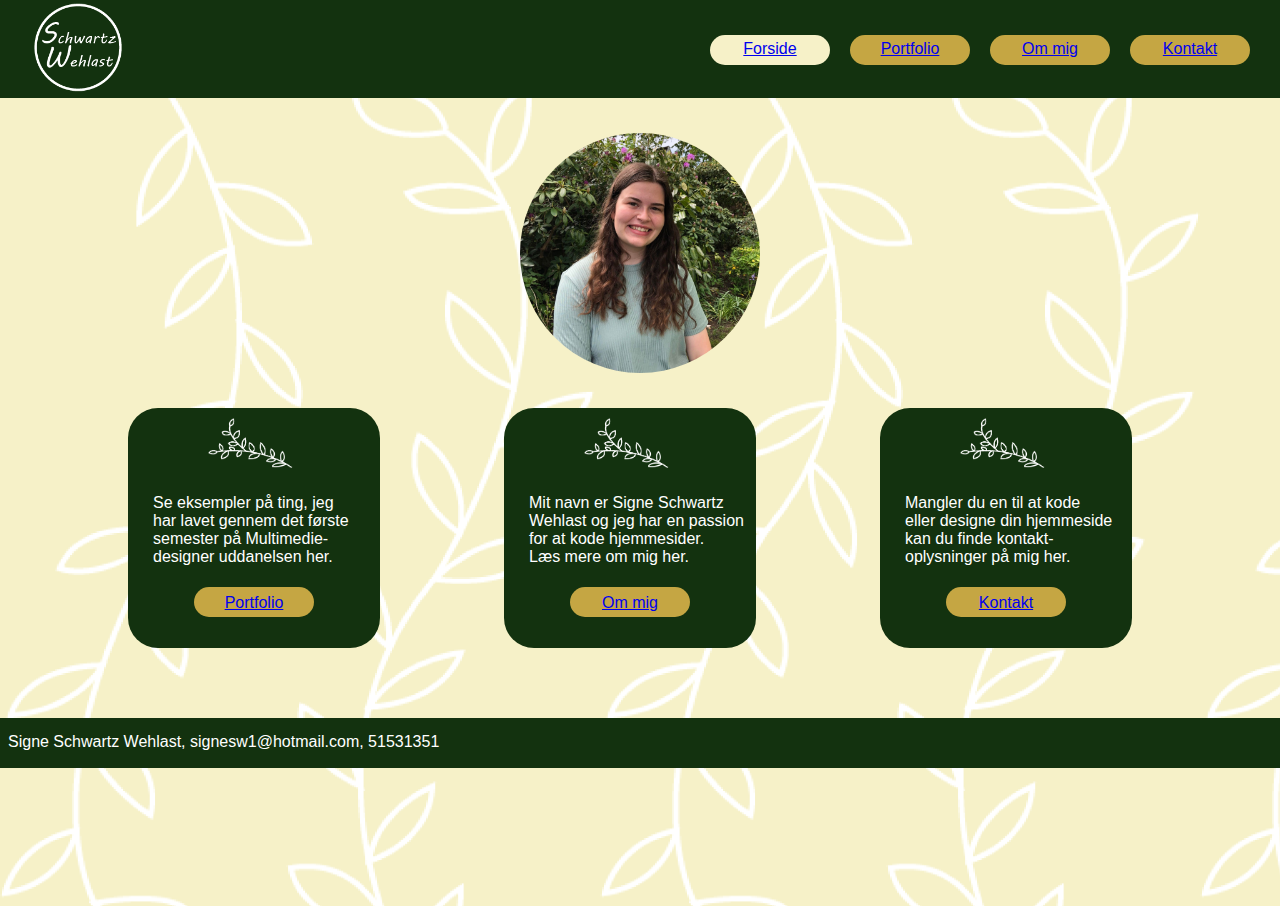
==== projekt3/index.html @ 42aaad58 "kodning af forside" ====
<!DOCTYPE html>
<html lang="en">
<head>
    <meta charset="UTF-8">
    <meta http-equiv="X-UA-Compatible" content="IE=edge">
    <meta name="viewport" content="width=device-width, initial-scale=1.0">
    <title>Præsentationsportfolio Signe Schwartz Wehlast</title>
    <link rel="stylesheet" href="stylesheet/style.css">
</head>
<body>
    <header class="header">
        <div class="logo"></div>
    </header>

    <nav>
        <div class="knapper forsideknap valgtknap"><a class="tekstknapf" href="index.html">Forside</a></div>
        <div class="knapper portfolioknap"><a class="tekstknapf" href="portfolio.html">Portfolio</a></div>
        <div class="knapper ommigknap"><a class="tekstknapf" href="ommig.html">Om mig</a></div>
        <div class="knapper kontaktknap"><a class="tekstknapf" href="kontakt.html">Kontakt</a></div>
    </nav>

    <main class="flexcontainer">
        <img id="mig" src="stylesheet/img/mig2.jpg" alt="mig">
        <div class="paragraf portfolioforside">
            <img class="gren" src="stylesheet/img/gren2.png" alt="gren">
            <p class="tekstforside">Se eksempler på ting, jeg <br>har lavet gennem det første <br>semester på Multimedie-<br>designer uddanelsen her.</p>
            <div class="knapforside"><a class="tekstknap" href="portfolio.html">Portfolio</a></div>
        </div>
        <div class="paragraf ommigforside">
            <img class="gren"src="stylesheet/img/gren2.png" alt="gren">

            <p class="tekstforside">Mit navn er Signe Schwartz <br>Wehlast og jeg har en passion <br>for at kode hjemmesider. <br>Læs mere om mig her.</p>
            <div class="knapforside"><a class="tekstknap" href="ommig.html">Om mig</a></div>
        </div>
        <div class="paragraf kontaktforside">
            <img class="gren" src="stylesheet/img/gren2.png" alt="gren">
            <p class="tekstforside">Mangler du en til at kode <br>eller designe din hjemmeside <br>kan du finde kontakt-<br>oplysninger på mig her.</p>
            <div class="knapforside"><a class="tekstknap" href="kontakt.html">Kontakt</a></div>
        </div>

    </main>

    <footer>
        <div class="footer">
            <p class="paragraf pfooter">Signe Schwartz Wehlast, signesw1@hotmail.com, 51531351</p>
        </div>

    </footer>
    
    
</body>
</html>
---- projekt3/stylesheet/style.css ----
body {
    min-height: 100vh;
    background-color: #F6F1C8;
    background-image: url('img/symboler.png');
    background-size: 600px 940px;
    background-position-y: 190px;
}

.header {
    height: 100px;
    width: auto;
    background-color: #13320F;
    margin: -10px;
}

.logo {
    background: url('img/logo.png') no-repeat;
    width: 162px;
    height: 159px;
    scale: 55%;
    position: relative;
    top: -30px;
    left: 0px;
}

#mig {
    height: 250px;
    width: auto;
    border-radius: 50%;
    position: relative;
    top: 40px;
    display: block;
    margin: auto;
}

.paragraf {
    font-family: sans-serif;
    font-size: 14px;
    text-align: justify;
    color: white;
}

.portfolioforside {
    height: 195px;
    width: 205px;
    background-color: #13320F;
    border-radius: 30px;
    color: white;
    position: relative;
    top: 60px;
    margin: auto;
}

.ommigforside {
    height: 195px;
    width: 205px;
    background-color: #13320F;
    border-radius: 30px;
    color: white;
    text-align: justify;
    position: relative;
    top: 80px;
    margin: auto;
}

.kontaktforside {
    height: 195px;
    width: 205px;
    background-color: #13320F;
    border-radius: 30px;
    color: white;
    text-align: justify;
    position: relative;
    top: 100px;
    margin: auto;
}

.knapforside {
    height: 30px;
    width: 120px;
    background-color: #C5A643;
    position: relative;
    top: 65px;
    left: 45px;
    border-radius: 30px;
    font-family: sans-serif;
    text-align: center;
}

.tekstknap {
    position: relative;
    top: 7px;
}


.tekstforside {
    position: relative;
    top: 70px;
    left: 10px;
}


.gren {
    height: 44px;
    width: 75px;
    position: absolute;
    top: 10px;
    left: 60px;
}

.footer {
    height: 50px;
    width: auto;
    background-color: #13320F;
    margin-top: 150px;
    margin-bottom: -10px;
    margin-right: -10px;
    margin-left: -10px;
}

.pfooter {
    text-align: center;
    padding-top: 15px;
    margin-left: 10px;
}

.knapper {
    height: 25px;
    width: 70px;
    background-color: #C5A643;
    border-radius: 30px;
    text-align: center;
}

.forsideknap {
    position: absolute;
    top: 35px;
    right: 240px;
}

.portfolioknap {
    position: absolute;
    top: 35px;
    right: 165px;
}

.ommigknap {
    position: absolute;
    top: 35px;
    right: 90px;
}

.kontaktknap {
    position: absolute;
    top: 35px;
    right: 15px;
}

.tekstknapf {
    font-family: sans-serif;
    text-align: center;
    position: relative;
    top: 3px;
    font-family: sans-serif;
    font-size: 13px;
}

.valgtknap {
    background-color: #F6F1C8;
}


@media only screen and (min-width: 768px) {
    body {
        min-height: 100vh;
        background-color: #F6F1C8;
        background-image: url('img/symboler.png');
        background-size: 600px 940px;
        background-position-y: 190px;
    }
    
    #mig {
        height: 245px;
        top: 40px;
    }


    .portfolioforside {
        height: 245px;
        width: 257px;
        top: 60px;
        margin-left: 120px;
        margin: auto;
    }
    
    .ommigforside {
        height: 245px;
        width: 257px;
        top: 80px;
        margin: auto;
    }
    
    .kontaktforside {
        height: 245px;
        width: 257px;
        top: 100px;
        margin: auto;
    }

    .gren {
        height: 51px;
        width: 87px;
        position: absolute;
        top: 10px;
        left: 80px;
    }

    .paragraf {
        font-size: 17px;
    }

    .knapforside {
        height: 38px;
        width: 160px;
        top: 85px;
        left: 50px;
        border-radius: 30px;
    }

    .tekstforside {
        top: 75px;
        left: 15px;
    }


    .pfooter {
        text-align: left;
    }

    
    .knapper {
        height: 30px;
        width: 120px;
    }

    .forsideknap {
        right: 450px;
    }

    .portfolioknap {
        right: 310px;
    }

    .ommigknap {
        right: 170px;
    }

    .kontaktknap {
        right: 30px;
    }

    .tekstknapf {
        top: 5px;
        font-size: 16px;
    }


}

@media only screen and (min-width: 1024px) {

    body {
        min-height: 100vh;
        background-color: #F6F1C8;
        background-image: url('img/symboler.png');
        background-size: 600px 940px;
        background-position-y: 85px;
    }


    .portfolioforside {
        height: 240px;
        width: 252px;
        background-color: #13320F;
        border-radius: 30px;
        color: white;
        top: 80px;
        margin-left: 120px;
    }
    
    .ommigforside {
        height: 240px;
        width: 252px;
        background-color: #13320F;
        border-radius: 30px;
        color: white;
        text-align: justify;
        top: 80px;
        margin-left: 120px;
    }
    
    .kontaktforside {
        height: 240px;
        width: 252px;
        background-color: #13320F;
        border-radius: 30px;
        color: white;
        text-align: justify;
        top: 80px;
        margin-left: 120px;
    }

    .gren {
        height: 50px;
        width: 85px;
        position: absolute;
        top: 10px;
        left: 80px;
    }

    #mig {
        height: 240px;
        top: 45px;
    }

    .paragraf {
        font-size: 16px;
    }

    .knapforside {
        height: 30px;
        width: 120px;
        top: 75px;
        left: 66px;
        border-radius: 30px;
    }

    .tekstforside {
        top: 70px;
        left: 25px;
    }

    .flexcontainer > div {
        display: inline-block;
    }

    .pfooter {
        text-align: left;
    }

    
    .knapper {
        height: 30px;
        width: 120px;
    }

    .forsideknap {
        right: 450px;
    }

    .portfolioknap {
        right: 310px;
    }

    .ommigknap {
        right: 170px;
    }

    .kontaktknap {
        right: 30px;
    }

    .tekstknapf {
        top: 5px;
        font-size: 16px;
    }

    
}
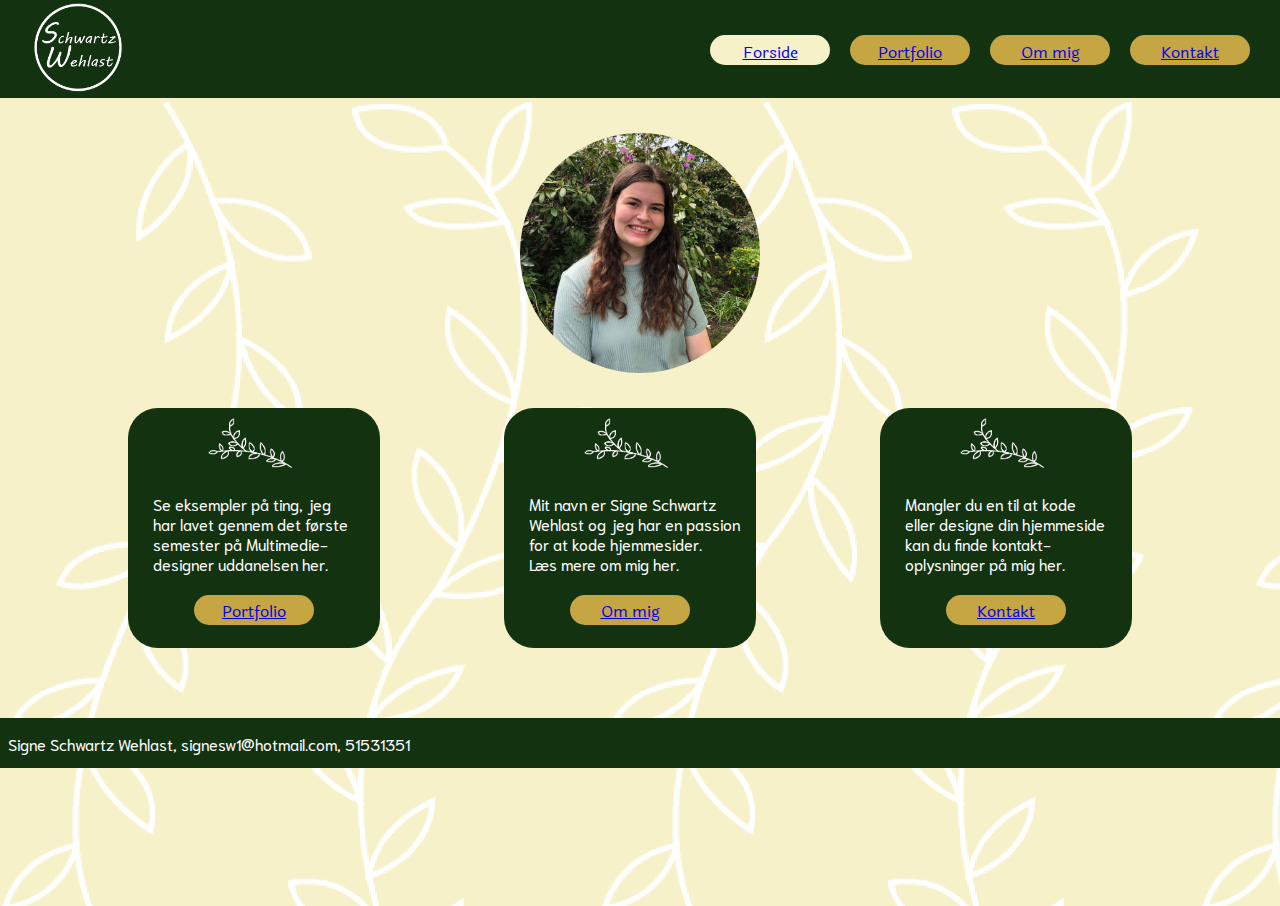
==== commit 0051065f: "Kode af alle fire sider" ====
--- a/projekt3/index.html
+++ b/projekt3/index.html
@@ -8,6 +8,7 @@
     <link rel="stylesheet" href="stylesheet/style.css">
 </head>
 <body>
+    <div class="headernav">
     <header class="header">
         <div class="logo"></div>
     </header>
@@ -18,6 +19,7 @@
         <div class="knapper ommigknap"><a class="tekstknapf" href="ommig.html">Om mig</a></div>
         <div class="knapper kontaktknap"><a class="tekstknapf" href="kontakt.html">Kontakt</a></div>
     </nav>
+    </div>
 
     <main class="flexcontainer">
         <img id="mig" src="stylesheet/img/mig2.jpg" alt="mig">
@@ -27,7 +29,7 @@
             <div class="knapforside"><a class="tekstknap" href="portfolio.html">Portfolio</a></div>
         </div>
         <div class="paragraf ommigforside">
-            <img class="gren"src="stylesheet/img/gren2.png" alt="gren">
+            <img class="gren" src="stylesheet/img/gren2.png" alt="gren">
 
             <p class="tekstforside">Mit navn er Signe Schwartz <br>Wehlast og jeg har en passion <br>for at kode hjemmesider. <br>Læs mere om mig her.</p>
             <div class="knapforside"><a class="tekstknap" href="ommig.html">Om mig</a></div>
--- a/projekt3/stylesheet/style.css
+++ b/projekt3/stylesheet/style.css
@@ -3,13 +3,28 @@
     background-color: #F6F1C8;
     background-image: url('img/symboler.png');
     background-size: 600px 940px;
-    background-position-y: 190px;
-}
+    background-position-y: 100px;
+}
+
+/*fonts*/
+@font-face {
+    font-family: myFont;
+    src: url(font/Laila-Regular.ttf);
+}
+
+@font-face {
+    font-family: paragrafFont;
+    src: url(font/Niramit-Regular.ttf);
+}
+
+
+/*mobil versionen forsiden*/
 
 .header {
     height: 100px;
     width: auto;
     background-color: #13320F;
+    /*så headeren går helt ud til kanten af siden*/
     margin: -10px;
 }
 
@@ -34,7 +49,7 @@
 }
 
 .paragraf {
-    font-family: sans-serif;
+    font-family: paragrafFont;
     font-size: 14px;
     text-align: justify;
     color: white;
@@ -80,7 +95,7 @@
     width: 120px;
     background-color: #C5A643;
     position: relative;
-    top: 65px;
+    top: 55px;
     left: 45px;
     border-radius: 30px;
     font-family: sans-serif;
@@ -89,14 +104,16 @@
 
 .tekstknap {
     position: relative;
-    top: 7px;
+    top: 4px;
+    font-family: myFont;
 }
 
 
 .tekstforside {
     position: relative;
-    top: 70px;
+    top: 60px;
     left: 10px;
+    line-height: 20px;
 }
 
 
@@ -122,6 +139,7 @@
     text-align: center;
     padding-top: 15px;
     margin-left: 10px;
+    font-family: paragrafFont;
 }
 
 .knapper {
@@ -157,11 +175,10 @@
 }
 
 .tekstknapf {
-    font-family: sans-serif;
     text-align: center;
     position: relative;
     top: 3px;
-    font-family: sans-serif;
+    font-family: myFont;
     font-size: 13px;
 }
 
@@ -169,8 +186,146 @@
     background-color: #F6F1C8;
 }
 
+/*specifikt til om mig siden*/
+.blackbox {
+    height: 550px;
+    width: 400px;
+    /*sætter farven til sort og kun opacity på boksen*/
+    background: rgba(0, 0, 0, 0.3);
+    position: relative;
+    top: 45px;
+    margin: auto;
+    border-radius: 30px;
+    z-index: -1;
+}
+
+h1 {
+    text-align: center;
+    color: white;
+    padding: 5px;
+    font-family: myFont;
+    
+}
+
+.paragrafom {
+    font-family: paragrafFont;
+    font-size: 15px;
+    text-align: justify;
+    color: white;
+    margin: 20px 30px;
+    line-height: 25px;
+}
+
+.ommigbillede {
+    border-radius: 50%;
+    height: 250px;
+    display: block;
+    margin: auto;
+}
+
+.footerommig {
+    height: 50px;
+    width: auto;
+    background-color: #13320F;
+    margin-top: 100px;
+    margin-bottom: -10px;
+    margin-right: -10px;
+    margin-left: -10px;
+}
+
+/*kontakt siden*/
+.kontaktbillede {
+    border-radius: 50%;
+    height: 250px;
+    display: block;
+    margin: auto;
+}
+
+.paragrafkontakt{
+    font-family: paragrafFont;
+    font-size: 15px;
+    text-align: justify;
+    color: white;
+    margin: 20px 30px;
+    line-height: 25px;
+}
+
+/*Portfolio siden*/
+
+.billede1 {
+    width: 244px;
+    border-radius: 30px;
+    margin: auto;
+    display: block;
+    background-color: white;
+    margin-top: -50px;
+    position: relative;
+    top: 40px;
+}
+.billede2 {
+    border-radius: 30px;
+    margin: auto;
+    display: block;
+    width: 244px;
+    margin-top: 20px;
+    position: relative;
+    top: 40px;
+}
+.billede3 {
+    border-radius: 30px;
+    margin: auto;
+    display: block;
+    width: 244px;
+    margin-top: 20px;
+    position: relative;
+    top: 40px;
+}
+
+.billede5 {
+    width: 500px;
+    height: 500px;
+    background: url('img/delfin2.png') 0 0 no-repeat;
+    animation: delfin 3s steps(6) infinite;
+    scale:49%;
+    margin: auto;
+    border-radius: 60px;
+    margin-top: -105px;
+    left: -50px;
+    position: relative;
+    top: 40px;
+}
+
+@keyframes delfin {
+    0% {background-position:0px;}
+    100% {background-position: -3000px;}
+}
+
+.video {
+    margin: auto;
+    display: block;
+    border-radius: 30px;
+    scale: 120%;
+    margin-top: -90px;
+    position: relative;
+    top: 40px;
+}
+
+
+.blackbox2 {
+    height: 1750px;
+    width: 400px;
+    /*sætter farven til sort og kun opacity på boksen*/
+    background: rgba(0, 0, 0, 0.3);
+    margin: auto;
+    border-radius: 30px;
+    z-index: -1;
+    position: relative;
+    top: 45px;
+}
 
 @media only screen and (min-width: 768px) {
+
+    /*iPad versionen forsiden*/
     body {
         min-height: 100vh;
         background-color: #F6F1C8;
@@ -264,17 +419,84 @@
         font-size: 16px;
     }
 
+    /*Om mig siden*/
+    .blackbox {
+        height: 720px;
+        width: 700px;
+        top: 45px;
+    }
+    
+    h1 {
+        padding: 5px;
+        font-size: 40px;
+        padding-top: 20px;
+    }
+    
+    .paragrafom {
+        font-size: 25px;
+        line-height: 35px;
+    }
+    
+    .ommigbillede {
+        height: 350px;
+    }
+    
+
+    /*Kontakt siden*/
+
+    .kontaktbillede {
+        height: 350px;
+    }
+
+    .paragrafkontakt {
+        font-size: 25px;
+        line-height: 35px;
+    }
+
+    /*Portfolio*/
+    .billede1 {
+        width: 300px;
+        margin-top: -50px;
+    }
+    .billede2 {
+        
+        width: 300px;
+        margin-top: 20px;
+    }
+    .billede3 {
+        width: 300px;
+        margin-top: 20px;
+    }
+    
+    .billede5 {
+        scale:60%;
+        border-radius: 60px;
+        margin-top: -80px;
+        left: -50px;
+    }
+
+    .video {
+        border-radius: 30px;
+        scale: 150%;
+        margin-top: -45px;
+    }
+    
+    
+    .blackbox2 {
+        height: 2150px;
+        width: 400px;
+        top: 45px;
+    }
+    
 
 }
 
 @media only screen and (min-width: 1024px) {
 
+    /*Web versionen forsiden*/
     body {
-        min-height: 100vh;
-        background-color: #F6F1C8;
-        background-image: url('img/symboler.png');
         background-size: 600px 940px;
-        background-position-y: 85px;
+        background-position-y: 100px;
     }
 
 
@@ -375,5 +597,88 @@
         font-size: 16px;
     }
 
-    
+    /*Om mig siden*/
+    .blackbox {
+        height: 600px;
+        width: 1150px;
+        top: 45px;
+    }
+    
+    h1 {
+        font-size: 40px;
+    }
+    
+    .paragrafom {
+        font-size: 22px;
+        line-height: 35px;
+        margin-left: 50px;
+        margin-top: -340px;
+        width: 333px;
+    }
+    
+    .ommigbillede {
+        height: 333px;
+        margin-right: 50px;
+        margin-top: 70px;
+    }
+
+
+    /*Kontakt siden*/
+    .kontaktbillede {
+        height: 333px;
+        margin-left: 50px;
+        margin-top: 70px;
+    }
+
+    .paragrafkontakt {
+        font-size: 22px;
+        line-height: 35px;
+        margin-left: 766px;
+        margin-top: -340px;
+        width: 333px; 
+    }
+    
+    /*Portfolio siden*/
+    
+    .billede1 {
+        height: 333px;
+        width: auto;
+        margin-left: 50px;
+        margin-top: -50px;
+    }
+    .billede2 {
+        height: 333px;
+        width: auto;
+        margin-top: 0px;
+        top:-295px;
+    }
+    .billede3 {
+        height: 333px;
+        width: auto;
+        margin-top: 0px;
+        margin-right: 50px;
+        top: -635px;
+    }
+    
+    .billede5 {
+        top:-450px;
+        margin-top: -108px;
+        left: -375px;
+
+    }
+    
+    .video {
+        position: absolute;
+        scale: 200%;
+        top: 725px;
+        right: 150px;
+    }
+    
+    
+    .blackbox2 {
+        height: 1050px;
+        width: 1150px;
+        position: relative;
+        top: 45px;
+    }
 }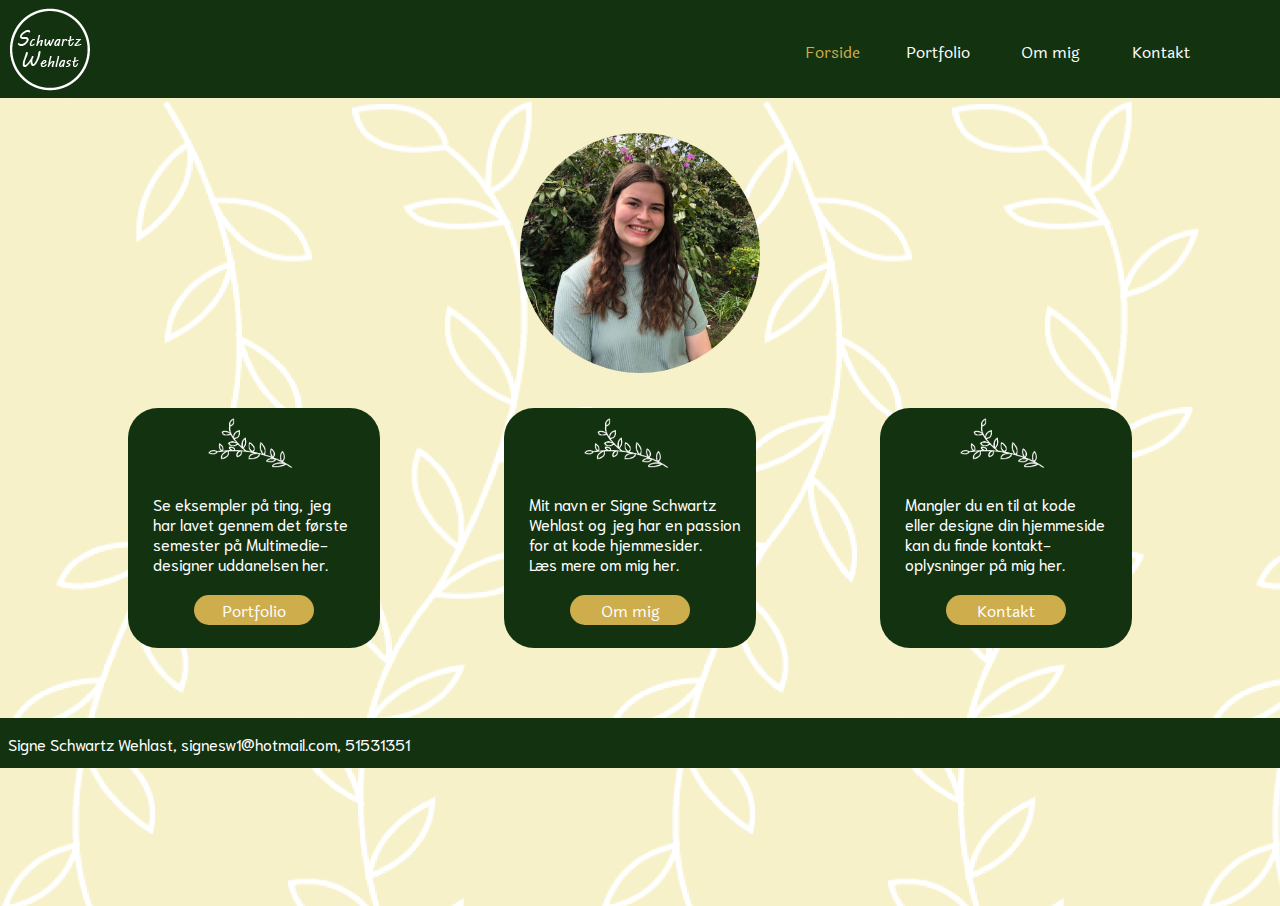
==== commit 523b7d5e: "billeder og knapper" ====
--- a/projekt3/index.html
+++ b/projekt3/index.html
@@ -14,7 +14,7 @@
     </header>
 
     <nav>
-        <div class="knapper forsideknap valgtknap"><a class="tekstknapf" href="index.html">Forside</a></div>
+        <div class="knapper forsideknap"><a class="tekstknapf valgtknap" href="index.html">Forside</a></div>
         <div class="knapper portfolioknap"><a class="tekstknapf" href="portfolio.html">Portfolio</a></div>
         <div class="knapper ommigknap"><a class="tekstknapf" href="ommig.html">Om mig</a></div>
         <div class="knapper kontaktknap"><a class="tekstknapf" href="kontakt.html">Kontakt</a></div>
--- a/projekt3/stylesheet/style.css
+++ b/projekt3/stylesheet/style.css
@@ -29,13 +29,12 @@
 }
 
 .logo {
-    background: url('img/logo.png') no-repeat;
-    width: 162px;
-    height: 159px;
-    scale: 55%;
-    position: relative;
-    top: -30px;
-    left: 0px;
+    background: url('img/logonyt2_Tegnebræt\ 1.png') no-repeat;
+    width: 110px;
+    height: 110px;
+    position: relative;
+    top: 10px;
+    left: 10px;
 }
 
 #mig {
@@ -93,7 +92,7 @@
 .knapforside {
     height: 30px;
     width: 120px;
-    background-color: #C5A643;
+    background-color: #CDAD4C;
     position: relative;
     top: 55px;
     left: 45px;
@@ -106,6 +105,8 @@
     position: relative;
     top: 4px;
     font-family: myFont;
+    color: white;
+    text-decoration: none;
 }
 
 
@@ -143,10 +144,6 @@
 }
 
 .knapper {
-    height: 25px;
-    width: 70px;
-    background-color: #C5A643;
-    border-radius: 30px;
     text-align: center;
 }
 
@@ -159,7 +156,7 @@
 .portfolioknap {
     position: absolute;
     top: 35px;
-    right: 165px;
+    right: 160px;
 }
 
 .ommigknap {
@@ -171,7 +168,7 @@
 .kontaktknap {
     position: absolute;
     top: 35px;
-    right: 15px;
+    right: 20px;
 }
 
 .tekstknapf {
@@ -180,10 +177,17 @@
     top: 3px;
     font-family: myFont;
     font-size: 13px;
+    color: white;
+    text-decoration: none;
 }
 
 .valgtknap {
-    background-color: #F6F1C8;
+    color: #CDAD4C;
+}
+
+/*kun knapperne i headeren har hover*/
+.knapper > a:hover {
+    color: #CDAD4C;
 }
 
 /*specifikt til om mig siden*/
@@ -258,61 +262,51 @@
     margin: auto;
     display: block;
     background-color: white;
-    margin-top: -50px;
-    position: relative;
-    top: 40px;
+    margin-top: 10px;
 }
 .billede2 {
     border-radius: 30px;
     margin: auto;
     display: block;
     width: 244px;
-    margin-top: 20px;
-    position: relative;
-    top: 40px;
+    margin-top: 70px;
 }
 .billede3 {
-    border-radius: 30px;
+        border-radius: 30px;
+        width: 244px;
+        margin: auto;
+        display: block;
+        margin-top: 70px;
+}
+
+.billede5 {
+    width: 333px;
+    height: 333px;
+    background: url('img/ny.png') 0 0 no-repeat;
+    animation: delfin 3s steps(6) infinite;
+    margin: auto;
+    border-radius: 60px;
+    margin-top: 70px;
+}
+
+@keyframes delfin {
+    0% {background-position:0px;}
+    100% {background-position: -1998px;}
+}
+
+.video {
     margin: auto;
     display: block;
     width: 244px;
-    margin-top: 20px;
-    position: relative;
-    top: 40px;
-}
-
-.billede5 {
-    width: 500px;
-    height: 500px;
-    background: url('img/delfin2.png') 0 0 no-repeat;
-    animation: delfin 3s steps(6) infinite;
-    scale:49%;
-    margin: auto;
-    border-radius: 60px;
-    margin-top: -105px;
-    left: -50px;
-    position: relative;
-    top: 40px;
-}
-
-@keyframes delfin {
-    0% {background-position:0px;}
-    100% {background-position: -3000px;}
-}
-
-.video {
-    margin: auto;
-    display: block;
-    border-radius: 30px;
-    scale: 120%;
-    margin-top: -90px;
-    position: relative;
-    top: 40px;
+    height: auto;
+    border-radius: 30px;
+    margin-top: 70px;
+    position: relative;
 }
 
 
 .blackbox2 {
-    height: 1750px;
+    height: 2100px;
     width: 400px;
     /*sætter farven til sort og kun opacity på boksen*/
     background: rgba(0, 0, 0, 0.3);
@@ -322,6 +316,39 @@
     position: relative;
     top: 45px;
 }
+
+.billedetekst {
+    position: absolute;
+    color: white;
+    font-family: paragrafFont;
+    line-height: 18px;
+}
+
+.p1 {
+   left: 95px;  
+   top: 417px;
+}
+
+.p2 {
+    left: 95px;
+    top: 852px;
+}
+
+.p3 {
+    left: 95px;
+    top: 1320px;
+}
+
+.p4 {
+    left: 95px;
+    top: 1575px;
+}
+
+.p5 {
+    left: 60px;
+    top: 1980px;
+}
+
 
 @media only screen and (min-width: 768px) {
 
@@ -392,14 +419,9 @@
         text-align: left;
     }
 
-    
-    .knapper {
-        height: 30px;
-        width: 120px;
-    }
 
     .forsideknap {
-        right: 450px;
+        right: 420px;
     }
 
     .portfolioknap {
@@ -407,11 +429,11 @@
     }
 
     .ommigknap {
-        right: 170px;
+        right: 200px;
     }
 
     .kontaktknap {
-        right: 30px;
+        right: 90px;
     }
 
     .tekstknapf {
@@ -456,36 +478,64 @@
     /*Portfolio*/
     .billede1 {
         width: 300px;
-        margin-top: -50px;
+        margin-top: 20px;
     }
     .billede2 {
         
         width: 300px;
-        margin-top: 20px;
+        margin-top: 80px;
     }
     .billede3 {
         width: 300px;
-        margin-top: 20px;
     }
     
     .billede5 {
-        scale:60%;
         border-radius: 60px;
-        margin-top: -80px;
-        left: -50px;
+        margin-top: 80px;
     }
 
     .video {
         border-radius: 30px;
-        scale: 150%;
-        margin-top: -45px;
+        margin-top: 80px;
+        width: 300px;
+        height: auto;
     }
     
     
     .blackbox2 {
-        height: 2150px;
+        height: 2480px;
         width: 400px;
         top: 45px;
+    }
+    
+    /*Tekst under billeder*/
+    .billedetekst {
+        font-size: 18px;
+    }
+    
+    .p1 {
+       left: 90px;  
+       top: 525px;
+    }
+    
+    .p2 {
+        left: 90px;
+        top: 1055px;
+    }
+    
+    .p3 {
+        left: 90px;
+        top: 1625px;
+    }
+    
+    .p4 {
+        left: 90px;
+        top: 1930px;
+    }
+    
+    .p5 {
+        left: 65px;
+        top: 2345px;
     }
     
 
@@ -570,14 +620,8 @@
         text-align: left;
     }
 
-    
-    .knapper {
-        height: 30px;
-        width: 120px;
-    }
-
     .forsideknap {
-        right: 450px;
+        right: 420px;
     }
 
     .portfolioknap {
@@ -585,11 +629,11 @@
     }
 
     .ommigknap {
-        right: 170px;
+        right: 200px;
     }
 
     .kontaktknap {
-        right: 30px;
+        right: 90px;
     }
 
     .tekstknapf {
@@ -644,41 +688,71 @@
         height: 333px;
         width: auto;
         margin-left: 50px;
-        margin-top: -50px;
+        margin-top: -20px;
     }
     .billede2 {
         height: 333px;
         width: auto;
-        margin-top: 0px;
-        top:-295px;
+        top: -413px;
+        position: relative;
     }
     .billede3 {
+        position: absolute;
+        border-radius: 30px;
         height: 333px;
         width: auto;
-        margin-top: 0px;
-        margin-right: 50px;
-        top: -635px;
+        top: 24px;
+        right: 50px;
     }
     
     .billede5 {
-        top:-450px;
-        margin-top: -108px;
-        left: -375px;
-
+        top: -388px;
+        left: -358px;
+        position: relative;
     }
     
     .video {
         position: absolute;
-        scale: 200%;
-        top: 725px;
-        right: 150px;
+        height: 333px;
+        width: auto;
+        top: 453px;
+        right: 50px;
     }
     
     
     .blackbox2 {
-        height: 1050px;
+        height: 970px;
         width: 1150px;
         position: relative;
         top: 45px;
     }
+
+    .billedetekst {
+        font-size: 16px;
+    }
+    
+    .p1 {
+       left: 65px;  
+       top: 415px;
+    }
+    
+    .p2 {
+        left: 475px;
+        top: 415px;
+    }
+    
+    .p3 {
+        left: 890px;
+        top: 415px;
+    }
+    
+    .p4 {
+        left: 800px;
+        top: 855px;
+    }
+    
+    .p5 {
+        left: 30px;
+        top: 320px;
+    }
 }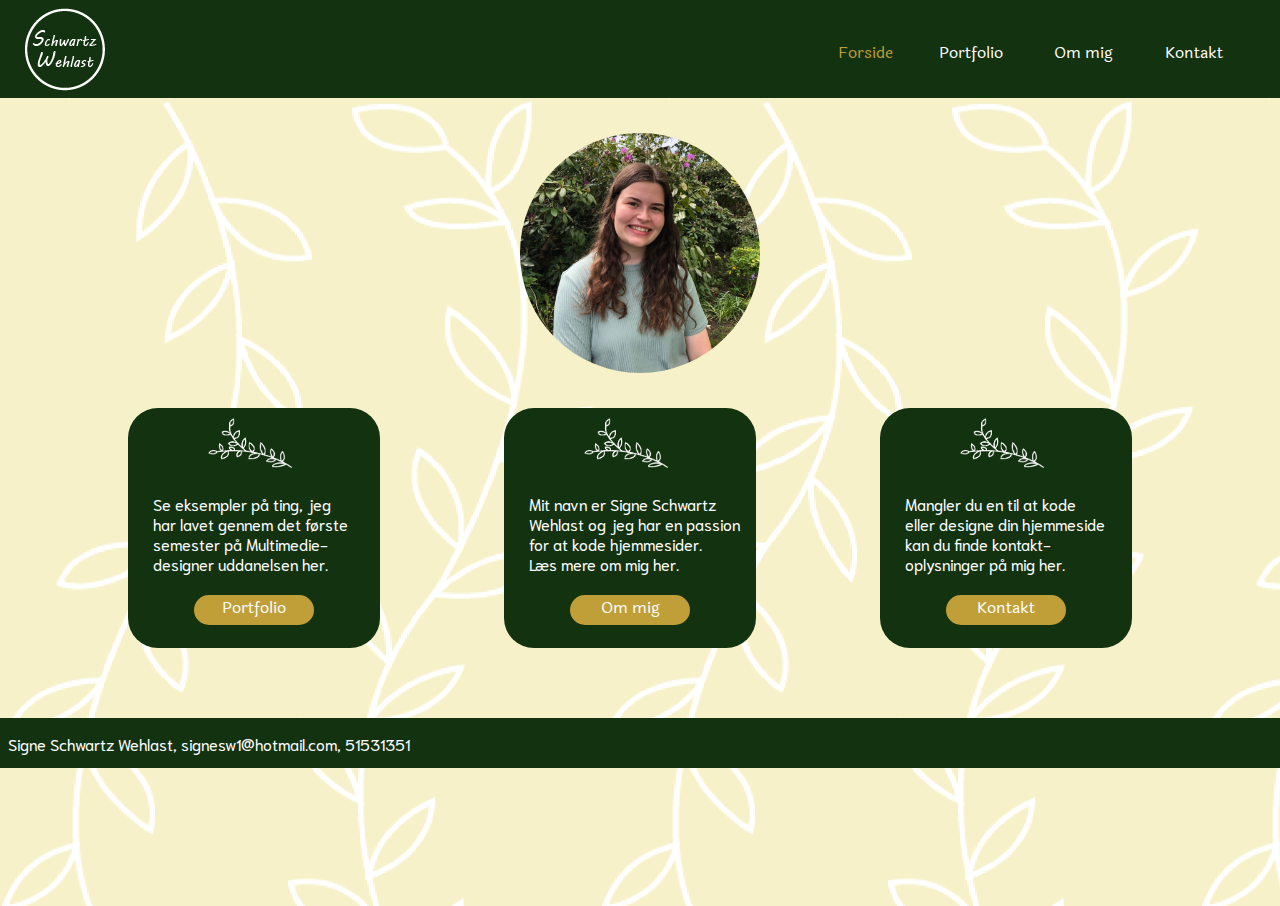
==== commit 106b768e: "kommentarer" ====
--- a/projekt3/index.html
+++ b/projekt3/index.html
@@ -1,13 +1,26 @@
 <!DOCTYPE html>
 <html lang="en">
 <head>
+    <!--Alt det som er i headeren vises ikke på siden-->
+
+    <!--Karaktersæt ("ordbog")-->
     <meta charset="UTF-8">
+
+    <!--Hvilken version siden skal gengives som (IE=edge, er den højest understøttede dokumenttilstand i en browser)-->
     <meta http-equiv="X-UA-Compatible" content="IE=edge">
+
+    <!--width gør at den skal følge skærmbredden på enheden, initial sætter zoom level, når siden loades-->
     <meta name="viewport" content="width=device-width, initial-scale=1.0">
+    
+    <!--Titel på siden, som vises i browserens titellinje-->
     <title>Præsentationsportfolio Signe Schwartz Wehlast</title>
+    
+    <!--Linker til eksternt stylesheet-->
     <link rel="stylesheet" href="stylesheet/style.css">
 </head>
+
 <body>
+    <!--Alt det som er i bodyen vises på siden-->
     <div class="headernav">
     <header class="header">
         <div class="logo"></div>
@@ -21,21 +34,26 @@
     </nav>
     </div>
 
-    <main class="flexcontainer">
+    <main>
         <img id="mig" src="stylesheet/img/mig2.jpg" alt="mig">
+
         <div class="paragraf portfolioforside">
             <img class="gren" src="stylesheet/img/gren2.png" alt="gren">
+            
             <p class="tekstforside">Se eksempler på ting, jeg <br>har lavet gennem det første <br>semester på Multimedie-<br>designer uddanelsen her.</p>
             <div class="knapforside"><a class="tekstknap" href="portfolio.html">Portfolio</a></div>
         </div>
+
         <div class="paragraf ommigforside">
             <img class="gren" src="stylesheet/img/gren2.png" alt="gren">
 
             <p class="tekstforside">Mit navn er Signe Schwartz <br>Wehlast og jeg har en passion <br>for at kode hjemmesider. <br>Læs mere om mig her.</p>
             <div class="knapforside"><a class="tekstknap" href="ommig.html">Om mig</a></div>
         </div>
+
         <div class="paragraf kontaktforside">
             <img class="gren" src="stylesheet/img/gren2.png" alt="gren">
+            
             <p class="tekstforside">Mangler du en til at kode <br>eller designe din hjemmeside <br>kan du finde kontakt-<br>oplysninger på mig her.</p>
             <div class="knapforside"><a class="tekstknap" href="kontakt.html">Kontakt</a></div>
         </div>
@@ -46,7 +64,6 @@
         <div class="footer">
             <p class="paragraf pfooter">Signe Schwartz Wehlast, signesw1@hotmail.com, 51531351</p>
         </div>
-
     </footer>
     
     
--- a/projekt3/stylesheet/style.css
+++ b/projekt3/stylesheet/style.css
@@ -1,4 +1,6 @@
+/*Styling af bodyen på alle sider*/
 body {
+    /*Bodyen er altid højden på webbrowserens viewport (billedet på skærmen)*/
     min-height: 100vh;
     background-color: #F6F1C8;
     background-image: url('img/symboler.png');
@@ -19,7 +21,6 @@
 
 
 /*mobil versionen forsiden*/
-
 .header {
     height: 100px;
     width: auto;
@@ -32,28 +33,36 @@
     background: url('img/logonyt2_Tegnebræt\ 1.png') no-repeat;
     width: 110px;
     height: 110px;
-    position: relative;
+    /*Er positioneret relativt i forhold til dens normale position på siden*/
+    position: relative;
+    /*Hvor den er placeret i forhold til den normale position*/
     top: 10px;
-    left: 10px;
-}
-
+    left: 25px;
+}
+
+/*Billede på forsiden*/
 #mig {
     height: 250px;
     width: auto;
     border-radius: 50%;
     position: relative;
     top: 40px;
+    /*Når den er block, så starter den på en ny linje og fylder hele siden*/
     display: block;
-    margin: auto;
-}
-
+    /*Browseren bestemmer margin, når den er auto*/
+    margin: auto;
+}
+
+/*Tekst på forside og footer*/
 .paragraf {
     font-family: paragrafFont;
     font-size: 14px;
+    /*Gør så teksten fylder lige meget på alle linjer*/
     text-align: justify;
     color: white;
 }
 
+/*Bokse på forsiden*/
 .portfolioforside {
     height: 195px;
     width: 205px;
@@ -89,27 +98,28 @@
     margin: auto;
 }
 
+/*Knapper på forsiden*/
 .knapforside {
     height: 30px;
     width: 120px;
-    background-color: #CDAD4C;
+    background-color: #C09F39;
     position: relative;
     top: 55px;
     left: 45px;
     border-radius: 30px;
-    font-family: sans-serif;
     text-align: center;
 }
 
+/*Tekst på knapper på forsiden*/
 .tekstknap {
     position: relative;
-    top: 4px;
     font-family: myFont;
     color: white;
+    /*Gør så der ikke er streg under linket*/
     text-decoration: none;
 }
 
-
+/*Tekst i bokse på forsiden*/
 .tekstforside {
     position: relative;
     top: 60px;
@@ -117,10 +127,11 @@
     line-height: 20px;
 }
 
-
+/*Symboler på forside*/
 .gren {
     height: 44px;
     width: 75px;
+    /*Har position tættest på den nærmeste positionerede element*/
     position: absolute;
     top: 10px;
     left: 60px;
@@ -131,11 +142,13 @@
     width: auto;
     background-color: #13320F;
     margin-top: 150px;
+    /*Gør så den går ud til kanten af siden*/
     margin-bottom: -10px;
     margin-right: -10px;
     margin-left: -10px;
 }
 
+/*Tekst i footer*/
 .pfooter {
     text-align: center;
     padding-top: 15px;
@@ -143,6 +156,7 @@
     font-family: paragrafFont;
 }
 
+/*Knapper i headeren*/
 .knapper {
     text-align: center;
 }
@@ -171,6 +185,7 @@
     right: 20px;
 }
 
+/*Tekst på knapper i headeren*/
 .tekstknapf {
     text-align: center;
     position: relative;
@@ -181,16 +196,20 @@
     text-decoration: none;
 }
 
+/*Den knap som siden er på*/
 .valgtknap {
-    color: #CDAD4C;
+    color: #C09F39;
 }
 
 /*kun knapperne i headeren har hover*/
 .knapper > a:hover {
-    color: #CDAD4C;
-}
+    color: #C09F39;
+}
+
 
 /*specifikt til om mig siden*/
+
+/*Boksen foran baggrunden*/
 .blackbox {
     height: 550px;
     width: 400px;
@@ -200,17 +219,19 @@
     top: 45px;
     margin: auto;
     border-radius: 30px;
+    /*Bliver placeret bag teksten og billederne*/
     z-index: -1;
 }
 
+/*Overskriften på de tre undersider*/
 h1 {
     text-align: center;
     color: white;
     padding: 5px;
-    font-family: myFont;
-    
-}
-
+    font-family: myFont;    
+}
+
+/*Tekst på om mig siden*/
 .paragrafom {
     font-family: paragrafFont;
     font-size: 15px;
@@ -220,6 +241,7 @@
     line-height: 25px;
 }
 
+/*Billede på om mig siden*/
 .ommigbillede {
     border-radius: 50%;
     height: 250px;
@@ -227,6 +249,7 @@
     margin: auto;
 }
 
+/*Footer på om mig siden*/
 .footerommig {
     height: 50px;
     width: auto;
@@ -237,7 +260,10 @@
     margin-left: -10px;
 }
 
+
 /*kontakt siden*/
+
+/*Billede på kontakt siden*/
 .kontaktbillede {
     border-radius: 50%;
     height: 250px;
@@ -245,6 +271,7 @@
     margin: auto;
 }
 
+/*Teksten på kontakt siden*/
 .paragrafkontakt{
     font-family: paragrafFont;
     font-size: 15px;
@@ -256,6 +283,7 @@
 
 /*Portfolio siden*/
 
+/*Billeder, animation og video på portfolio siden*/
 .billede1 {
     width: 244px;
     border-radius: 30px;
@@ -264,6 +292,7 @@
     background-color: white;
     margin-top: 10px;
 }
+
 .billede2 {
     border-radius: 30px;
     margin: auto;
@@ -271,6 +300,7 @@
     width: 244px;
     margin-top: 70px;
 }
+
 .billede3 {
         border-radius: 30px;
         width: 244px;
@@ -279,10 +309,13 @@
         margin-top: 70px;
 }
 
+/*Animationen i CSS*/
 .billede5 {
     width: 333px;
     height: 333px;
-    background: url('img/ny.png') 0 0 no-repeat;
+    /*Skal starte i punkt 0 0 og ikke gentages*/
+    background: url('img/delfin.png') 0 0 no-repeat;
+    /*skal vare i 3 sekunder, er i 6 billeder og skal fortsætte med at køre*/
     animation: delfin 3s steps(6) infinite;
     margin: auto;
     border-radius: 60px;
@@ -304,7 +337,7 @@
     position: relative;
 }
 
-
+/*Boksen foran baggrunden*/
 .blackbox2 {
     height: 2100px;
     width: 400px;
@@ -317,6 +350,7 @@
     top: 45px;
 }
 
+/*Teksten under billederne på portfolio siden*/
 .billedetekst {
     position: absolute;
     color: white;
@@ -324,6 +358,7 @@
     line-height: 18px;
 }
 
+/*Hvor teksten skal placeres under hvert billede*/
 .p1 {
    left: 95px;  
    top: 417px;
@@ -350,6 +385,8 @@
 }
 
 
+/*Ipad versionen!
+De værdier som er i mobilversionen gemmes, derfor skal kun de værdier, som skal ændres, skrives ind*/
 @media only screen and (min-width: 768px) {
 
     /*iPad versionen forsiden*/
@@ -366,7 +403,7 @@
         top: 40px;
     }
 
-
+    /*Bokse på forsiden*/
     .portfolioforside {
         height: 245px;
         width: 257px;
@@ -397,10 +434,12 @@
         left: 80px;
     }
 
+    /*Tekst på forsiden*/
     .paragraf {
         font-size: 17px;
     }
 
+    /*Knapperne på forsiden*/
     .knapforside {
         height: 38px;
         width: 160px;
@@ -409,6 +448,7 @@
         border-radius: 30px;
     }
 
+    /*Tekst på forsiden*/
     .tekstforside {
         top: 75px;
         left: 15px;
@@ -419,7 +459,7 @@
         text-align: left;
     }
 
-
+    /*Knapper i headeren*/
     .forsideknap {
         right: 420px;
     }
@@ -440,6 +480,7 @@
         top: 5px;
         font-size: 16px;
     }
+
 
     /*Om mig siden*/
     .blackbox {
@@ -465,7 +506,6 @@
     
 
     /*Kontakt siden*/
-
     .kontaktbillede {
         height: 350px;
     }
@@ -475,7 +515,8 @@
         line-height: 35px;
     }
 
-    /*Portfolio*/
+
+    /*Portfolio siden*/
     .billede1 {
         width: 300px;
         margin-top: 20px;
@@ -501,7 +542,6 @@
         height: auto;
     }
     
-    
     .blackbox2 {
         height: 2480px;
         width: 400px;
@@ -537,19 +577,19 @@
         left: 65px;
         top: 2345px;
     }
-    
-
-}
-
+}
+
+
+/*Computer versionen!*/
 @media only screen and (min-width: 1024px) {
 
-    /*Web versionen forsiden*/
+    /*Computer versionen forsiden*/
     body {
         background-size: 600px 940px;
         background-position-y: 100px;
     }
 
-
+    /*Bokse på forsiden*/
     .portfolioforside {
         height: 240px;
         width: 252px;
@@ -595,10 +635,12 @@
         top: 45px;
     }
 
+    /*Tekst på forsiden*/
     .paragraf {
         font-size: 16px;
     }
 
+    /*Knapperne på forsiden*/
     .knapforside {
         height: 30px;
         width: 120px;
@@ -612,7 +654,9 @@
         left: 25px;
     }
 
-    .flexcontainer > div {
+    /*boksene på forsiden skal være ved siden af hinanden -> 
+    hvor block starter ny linje, gør in-line ikke, så de kan være ved siden af hinanden*/
+    main > div {
         display: inline-block;
     }
 
@@ -621,35 +665,38 @@
     }
 
     .forsideknap {
-        right: 420px;
+        right: 387px;
     }
 
     .portfolioknap {
-        right: 310px;
+        right: 277px;
     }
 
     .ommigknap {
-        right: 200px;
+        right: 167px;
     }
 
     .kontaktknap {
-        right: 90px;
+        right: 57px;
     }
 
     .tekstknapf {
         top: 5px;
         font-size: 16px;
     }
+
 
     /*Om mig siden*/
     .blackbox {
         height: 600px;
         width: 1150px;
         top: 45px;
+        left: 50px;
     }
     
     h1 {
         font-size: 40px;
+        margin-top: 0px;
     }
     
     .paragrafom {
@@ -684,6 +731,7 @@
     
     /*Portfolio siden*/
     
+    /*Billeder på portfolio siden*/
     .billede1 {
         height: 333px;
         width: auto;
@@ -725,8 +773,10 @@
         width: 1150px;
         position: relative;
         top: 45px;
-    }
-
+        left: 50px;
+    }
+
+    /*Tekst under billederne*/
     .billedetekst {
         font-size: 16px;
     }
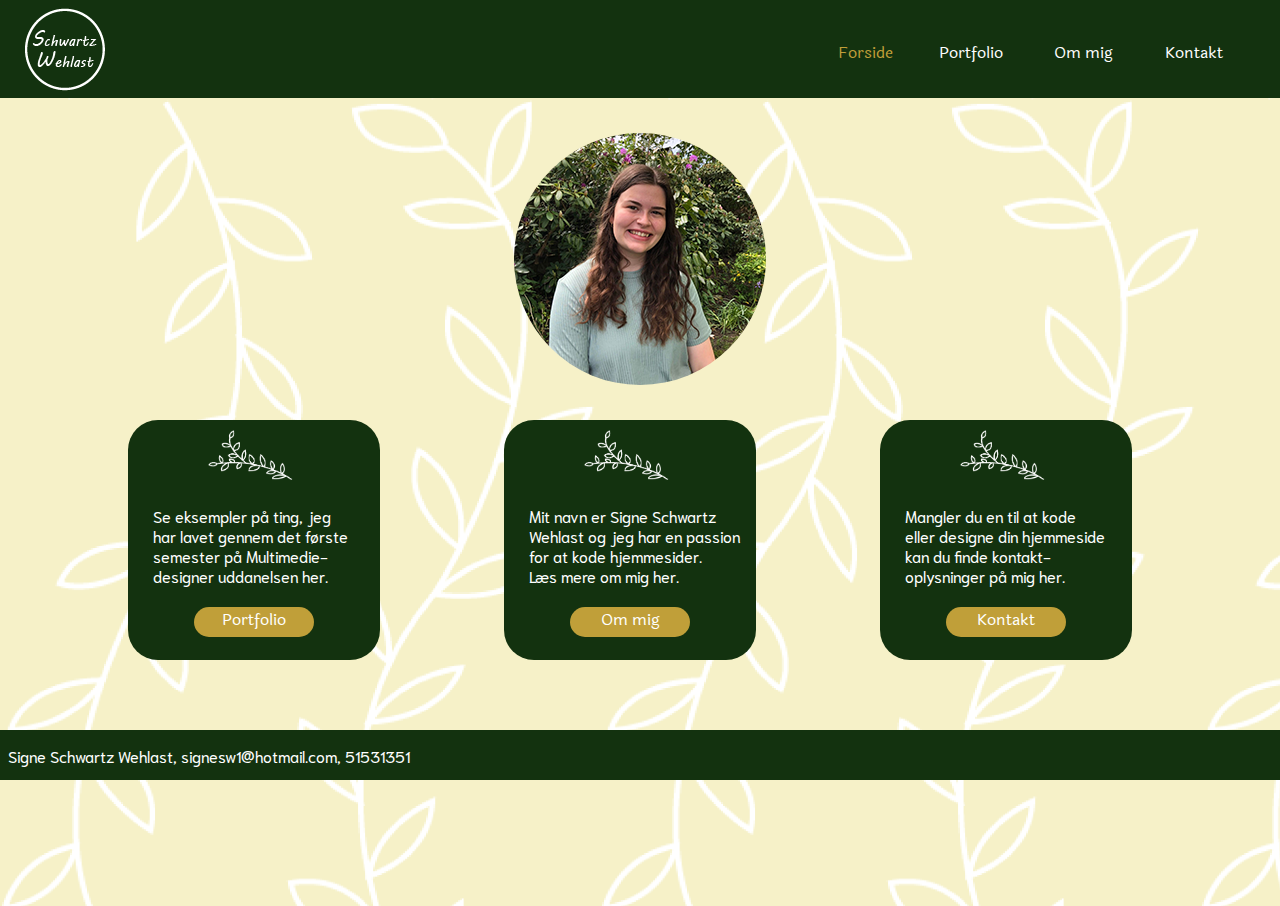
==== commit 3d18ba4e: "optimeret billeder" ====
--- a/projekt3/index.html
+++ b/projekt3/index.html
@@ -35,7 +35,7 @@
     </div>
 
     <main>
-        <img id="mig" src="stylesheet/img/mig2.jpg" alt="mig">
+        <img id="mig" src="stylesheet/img/mig.png" alt="mig">
 
         <div class="paragraf portfolioforside">
             <img class="gren" src="stylesheet/img/gren2.png" alt="gren">
@@ -65,7 +65,6 @@
             <p class="paragraf pfooter">Signe Schwartz Wehlast, signesw1@hotmail.com, 51531351</p>
         </div>
     </footer>
-    
-    
+
 </body>
 </html>--- a/projekt3/stylesheet/style.css
+++ b/projekt3/stylesheet/style.css
@@ -631,7 +631,7 @@
     }
 
     #mig {
-        height: 240px;
+        height: 252px;
         top: 45px;
     }
 
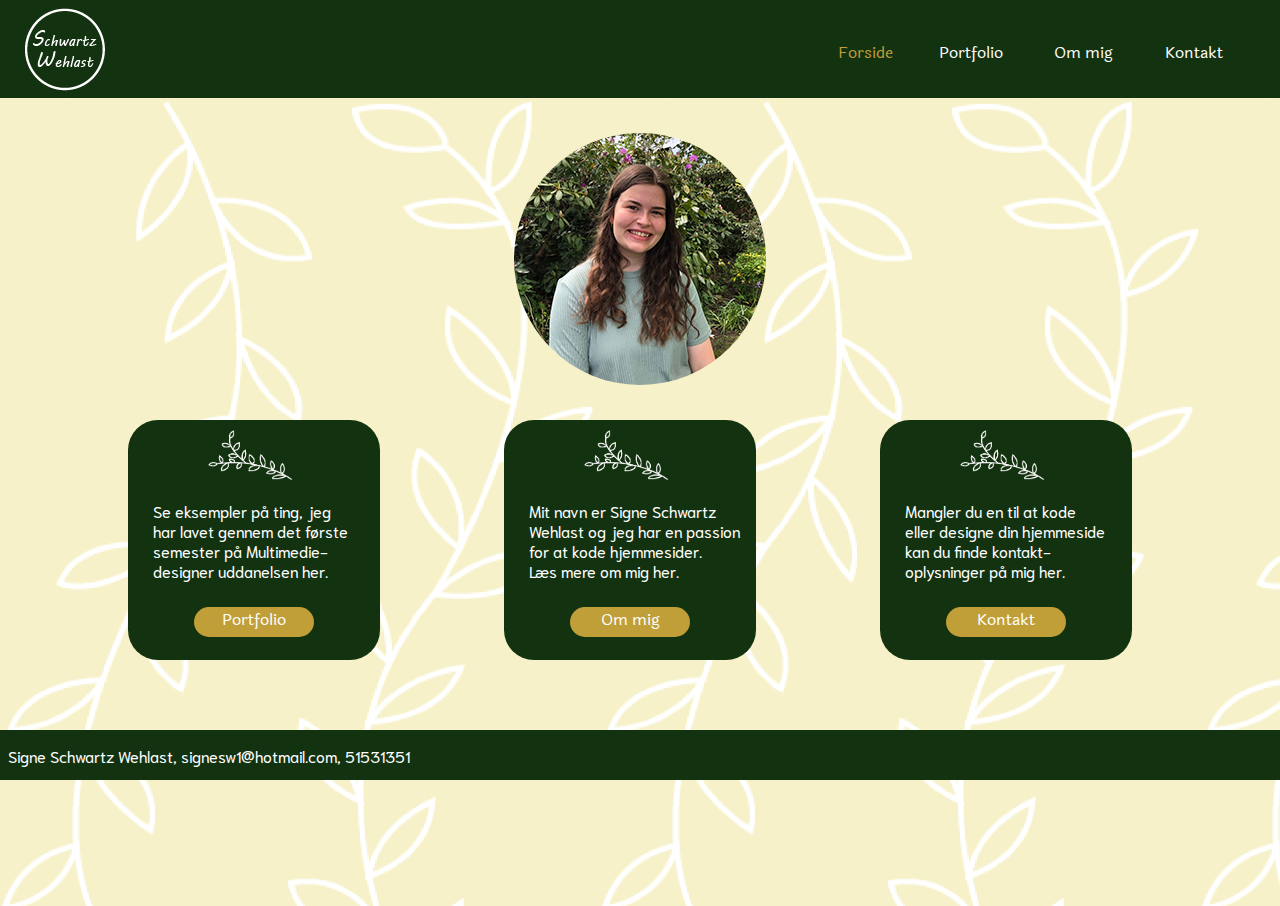
==== commit 764cf8d6: "mapper" ====
--- a/projekt3/index.html
+++ b/projekt3/index.html
@@ -16,7 +16,7 @@
     <title>Præsentationsportfolio Signe Schwartz Wehlast</title>
     
     <!--Linker til eksternt stylesheet-->
-    <link rel="stylesheet" href="stylesheet/style.css">
+    <link rel="stylesheet" href="css/style.css">
 </head>
 
 <body>
@@ -28,34 +28,34 @@
 
     <nav>
         <div class="knapper forsideknap"><a class="tekstknapf valgtknap" href="index.html">Forside</a></div>
-        <div class="knapper portfolioknap"><a class="tekstknapf" href="portfolio.html">Portfolio</a></div>
-        <div class="knapper ommigknap"><a class="tekstknapf" href="ommig.html">Om mig</a></div>
-        <div class="knapper kontaktknap"><a class="tekstknapf" href="kontakt.html">Kontakt</a></div>
+        <div class="knapper portfolioknap"><a class="tekstknapf" href="pages/portfolio.html">Portfolio</a></div>
+        <div class="knapper ommigknap"><a class="tekstknapf" href="pages/ommig.html">Om mig</a></div>
+        <div class="knapper kontaktknap"><a class="tekstknapf" href="pages/kontakt.html">Kontakt</a></div>
     </nav>
     </div>
 
     <main>
-        <img id="mig" src="stylesheet/img/mig.png" alt="mig">
+        <img id="mig" src="img/mig.png" alt="mig">
 
         <div class="paragraf portfolioforside">
-            <img class="gren" src="stylesheet/img/gren2.png" alt="gren">
+            <img class="gren" src="img/gren2.png" alt="gren">
             
             <p class="tekstforside">Se eksempler på ting, jeg <br>har lavet gennem det første <br>semester på Multimedie-<br>designer uddanelsen her.</p>
-            <div class="knapforside"><a class="tekstknap" href="portfolio.html">Portfolio</a></div>
+            <div class="knapforside"><a class="tekstknap" href="pages/portfolio.html">Portfolio</a></div>
         </div>
 
         <div class="paragraf ommigforside">
-            <img class="gren" src="stylesheet/img/gren2.png" alt="gren">
+            <img class="gren" src="img/gren2.png" alt="gren">
 
             <p class="tekstforside">Mit navn er Signe Schwartz <br>Wehlast og jeg har en passion <br>for at kode hjemmesider. <br>Læs mere om mig her.</p>
-            <div class="knapforside"><a class="tekstknap" href="ommig.html">Om mig</a></div>
+            <div class="knapforside"><a class="tekstknap" href="pages/ommig.html">Om mig</a></div>
         </div>
 
         <div class="paragraf kontaktforside">
-            <img class="gren" src="stylesheet/img/gren2.png" alt="gren">
+            <img class="gren" src="img/gren2.png" alt="gren">
             
             <p class="tekstforside">Mangler du en til at kode <br>eller designe din hjemmeside <br>kan du finde kontakt-<br>oplysninger på mig her.</p>
-            <div class="knapforside"><a class="tekstknap" href="kontakt.html">Kontakt</a></div>
+            <div class="knapforside"><a class="tekstknap" href="pages/kontakt.html">Kontakt</a></div>
         </div>
 
     </main>
--- a/projekt3/css/style.css
+++ b/projekt3/css/style.css
@@ -0,0 +1,824 @@
+/*Styling af bodyen på alle sider*/
+body {
+    /*Bodyen er altid højden på webbrowserens viewport (billedet på skærmen)*/
+    min-height: 100vh;
+    background-color: #F6F1C8;
+    background-image: url('../img/symboler.png');
+    background-size: 600px 940px;
+    background-position-y: 100px;
+}
+
+/*fonts*/
+@font-face {
+    font-family: myFont;
+    src: url(font/Laila-Regular.ttf);
+}
+
+@font-face {
+    font-family: paragrafFont;
+    src: url(font/Niramit-Regular.ttf);
+}
+
+
+/*mobil versionen forsiden*/
+.header {
+    height: 100px;
+    width: auto;
+    background-color: #13320F;
+    /*så headeren går helt ud til kanten af siden*/
+    margin: -10px;
+}
+
+.logo {
+    background: url('../img/logonyt2_Tegnebræt\ 1.png') no-repeat;
+    width: 110px;
+    height: 110px;
+    /*Er positioneret relativt i forhold til dens normale position på siden*/
+    position: relative;
+    /*Hvor den er placeret i forhold til den normale position*/
+    top: 10px;
+    left: 25px;
+}
+
+/*Billede på forsiden*/
+#mig {
+    height: 250px;
+    width: auto;
+    border-radius: 50%;
+    position: relative;
+    top: 40px;
+    /*Når den er block, så starter den på en ny linje og fylder hele siden*/
+    display: block;
+    /*Browseren bestemmer margin, når den er auto*/
+    margin: auto;
+}
+
+/*Tekst på forside og footer*/
+.paragraf {
+    font-family: paragrafFont;
+    font-size: 14px;
+    /*Gør så teksten fylder lige meget på alle linjer*/
+    text-align: justify;
+    color: white;
+}
+
+/*Bokse på forsiden*/
+.portfolioforside {
+    height: 195px;
+    width: 205px;
+    background-color: #13320F;
+    border-radius: 30px;
+    color: white;
+    position: relative;
+    top: 60px;
+    margin: auto;
+}
+
+.ommigforside {
+    height: 195px;
+    width: 205px;
+    background-color: #13320F;
+    border-radius: 30px;
+    color: white;
+    text-align: justify;
+    position: relative;
+    top: 80px;
+    margin: auto;
+}
+
+.kontaktforside {
+    height: 195px;
+    width: 205px;
+    background-color: #13320F;
+    border-radius: 30px;
+    color: white;
+    text-align: justify;
+    position: relative;
+    top: 100px;
+    margin: auto;
+}
+
+/*Knapper på forsiden*/
+.knapforside {
+    height: 30px;
+    width: 120px;
+    background-color: #C09F39;
+    position: relative;
+    top: 55px;
+    left: 45px;
+    border-radius: 30px;
+    text-align: center;
+}
+
+/*Tekst på knapper på forsiden*/
+.tekstknap {
+    position: relative;
+    font-family: myFont;
+    color: white;
+    /*Gør så der ikke er streg under linket*/
+    text-decoration: none;
+    top: 2px;
+}
+
+/*Tekst i bokse på forsiden*/
+.tekstforside {
+    position: relative;
+    top: 60px;
+    left: 10px;
+    line-height: 20px;
+}
+
+/*Symboler på forside*/
+.gren {
+    height: 44px;
+    width: 75px;
+    /*Har position tættest på den nærmeste positionerede element*/
+    position: absolute;
+    top: 10px;
+    left: 60px;
+}
+
+.footer {
+    height: 50px;
+    width: auto;
+    background-color: #13320F;
+    margin-top: 150px;
+    /*Gør så den går ud til kanten af siden*/
+    margin-bottom: -10px;
+    margin-right: -10px;
+    margin-left: -10px;
+}
+
+/*Tekst i footer*/
+.pfooter {
+    text-align: center;
+    padding-top: 15px;
+    margin-left: 10px;
+    font-family: paragrafFont;
+}
+
+/*Knapper i headeren*/
+.knapper {
+    text-align: center;
+}
+
+.forsideknap {
+    position: absolute;
+    top: 35px;
+    right: 240px;
+}
+
+.portfolioknap {
+    position: absolute;
+    top: 35px;
+    right: 160px;
+}
+
+.ommigknap {
+    position: absolute;
+    top: 35px;
+    right: 90px;
+}
+
+.kontaktknap {
+    position: absolute;
+    top: 35px;
+    right: 20px;
+}
+
+/*Tekst på knapper i headeren*/
+.tekstknapf {
+    text-align: center;
+    position: relative;
+    top: 3px;
+    font-family: myFont;
+    font-size: 13px;
+    color: white;
+    text-decoration: none;
+}
+
+/*Den knap som siden er på*/
+.valgtknap {
+    color: #C09F39;
+}
+
+/*kun knapperne i headeren har hover*/
+.knapper > a:hover {
+    color: #C09F39;
+}
+
+
+/*specifikt til om mig siden*/
+
+/*Boksen foran baggrunden*/
+.blackbox {
+    height: 550px;
+    width: 400px;
+    /*sætter farven til sort og kun opacity på boksen*/
+    background: rgba(0, 0, 0, 0.3);
+    position: relative;
+    top: 45px;
+    margin: auto;
+    border-radius: 30px;
+    /*Bliver placeret bag teksten og billederne*/
+    z-index: -1;
+}
+
+/*Overskriften på de tre undersider*/
+h1 {
+    text-align: center;
+    color: white;
+    padding: 5px;
+    font-family: myFont;    
+}
+
+/*Tekst på om mig siden*/
+.paragrafom {
+    font-family: paragrafFont;
+    font-size: 15px;
+    text-align: justify;
+    color: white;
+    margin: 20px 30px;
+    line-height: 25px;
+}
+
+/*Billede på om mig siden*/
+.ommigbillede {
+    border-radius: 50%;
+    height: 250px;
+    display: block;
+    margin: auto;
+}
+
+/*Footer på om mig siden*/
+.footerommig {
+    height: 50px;
+    width: auto;
+    background-color: #13320F;
+    margin-top: 100px;
+    margin-bottom: -10px;
+    margin-right: -10px;
+    margin-left: -10px;
+}
+
+
+/*kontakt siden*/
+
+/*Billede på kontakt siden*/
+.kontaktbillede {
+    border-radius: 50%;
+    height: 250px;
+    display: block;
+    margin: auto;
+}
+
+/*Teksten på kontakt siden*/
+.paragrafkontakt{
+    font-family: paragrafFont;
+    font-size: 15px;
+    text-align: justify;
+    color: white;
+    margin: 20px 30px;
+    line-height: 25px;
+}
+
+/*Portfolio siden*/
+
+/*Billeder, animation og video på portfolio siden*/
+.billede1 {
+    width: 244px;
+    border-radius: 30px;
+    margin: auto;
+    display: block;
+    background-color: white;
+    margin-top: 10px;
+}
+
+.billede2 {
+    border-radius: 30px;
+    margin: auto;
+    display: block;
+    width: 244px;
+    margin-top: 70px;
+}
+
+.billede3 {
+        border-radius: 30px;
+        width: 244px;
+        margin: auto;
+        display: block;
+        margin-top: 70px;
+}
+
+/*Animationen i CSS*/
+.billede5 {
+    width: 333px;
+    height: 333px;
+    /*Skal starte i punkt 0 0 og ikke gentages*/
+    background: url('../img/delfin.png') 0 0 no-repeat;
+    /*skal vare i 3 sekunder, er i 6 billeder og skal fortsætte med at køre*/
+    animation: delfin 3s steps(6) infinite;
+    margin: auto;
+    border-radius: 60px;
+    margin-top: 70px;
+}
+
+@keyframes delfin {
+    0% {background-position:0px;}
+    100% {background-position: -1998px;}
+}
+
+.video {
+    margin: auto;
+    display: block;
+    width: 244px;
+    height: auto;
+    border-radius: 30px;
+    margin-top: 70px;
+    position: relative;
+}
+
+/*Boksen foran baggrunden*/
+.blackbox2 {
+    height: 2100px;
+    width: 400px;
+    /*sætter farven til sort og kun opacity på boksen*/
+    background: rgba(0, 0, 0, 0.3);
+    margin: auto;
+    border-radius: 30px;
+    z-index: -1;
+    position: relative;
+    top: 45px;
+}
+
+/*Teksten under billederne på portfolio siden*/
+.billedetekst {
+    position: absolute;
+    color: white;
+    font-family: paragrafFont;
+    line-height: 18px;
+}
+
+/*Hvor teksten skal placeres under hvert billede*/
+.p1 {
+   left: 95px;  
+   top: 417px;
+}
+
+.p2 {
+    left: 95px;
+    top: 852px;
+}
+
+.p3 {
+    left: 95px;
+    top: 1330px;
+}
+
+.p4 {
+    left: 95px;
+    top: 1585px;
+}
+
+.p5 {
+    left: 60px;
+    top: 1990px;
+}
+
+
+/*Ipad versionen!
+De værdier som er i mobilversionen gemmes, derfor skal kun de værdier, som skal ændres, skrives ind*/
+@media only screen and (min-width: 768px) {
+
+    /*iPad versionen forsiden*/
+    body {
+        min-height: 100vh;
+        background-color: #F6F1C8;
+        background-image: url('../img/symboler.png');
+        background-size: 600px 940px;
+        background-position-y: 190px;
+    }
+    
+    #mig {
+        height: 245px;
+        top: 40px;
+    }
+
+    /*Bokse på forsiden*/
+    .portfolioforside {
+        height: 245px;
+        width: 257px;
+        top: 60px;
+        margin-left: 120px;
+        margin: auto;
+    }
+    
+    .ommigforside {
+        height: 245px;
+        width: 257px;
+        top: 80px;
+        margin: auto;
+    }
+    
+    .kontaktforside {
+        height: 245px;
+        width: 257px;
+        top: 100px;
+        margin: auto;
+    }
+
+    .gren {
+        height: 51px;
+        width: 87px;
+        position: absolute;
+        top: 10px;
+        left: 80px;
+    }
+
+    /*Tekst på forsiden*/
+    .paragraf {
+        font-size: 17px;
+    }
+
+    /*Knapperne på forsiden*/
+    .knapforside {
+        height: 38px;
+        width: 160px;
+        top: 85px;
+        left: 50px;
+        border-radius: 30px;
+    }
+
+    .tekstknap {
+        top: 3px;
+    }
+
+    /*Tekst på forsiden*/
+    .tekstforside {
+        top: 80px;
+        left: 15px;
+    }
+
+
+    .pfooter {
+        text-align: left;
+    }
+
+    /*Knapper i headeren*/
+    .forsideknap {
+        right: 420px;
+    }
+
+    .portfolioknap {
+        right: 310px;
+    }
+
+    .ommigknap {
+        right: 200px;
+    }
+
+    .kontaktknap {
+        right: 90px;
+    }
+
+    .tekstknapf {
+        top: 5px;
+        font-size: 16px;
+    }
+
+
+    /*Om mig siden*/
+    .blackbox {
+        height: 720px;
+        width: 700px;
+        top: 45px;
+    }
+    
+    h1 {
+        padding: 5px;
+        font-size: 40px;
+        padding-top: 20px;
+    }
+    
+    .paragrafom {
+        font-size: 25px;
+        line-height: 35px;
+    }
+    
+    .ommigbillede {
+        height: 350px;
+    }
+    
+
+    /*Kontakt siden*/
+    .kontaktbillede {
+        height: 350px;
+    }
+
+    .paragrafkontakt {
+        font-size: 25px;
+        line-height: 35px;
+    }
+
+
+    /*Portfolio siden*/
+    .billede1 {
+        width: 300px;
+        margin-top: 20px;
+    }
+    .billede2 {
+        
+        width: 300px;
+        margin-top: 80px;
+    }
+    .billede3 {
+        width: 300px;
+    }
+    
+    .billede5 {
+        border-radius: 60px;
+        margin-top: 80px;
+    }
+
+    .video {
+        border-radius: 30px;
+        margin-top: 80px;
+        width: 300px;
+        height: auto;
+    }
+    
+    .blackbox2 {
+        height: 2480px;
+        width: 400px;
+        top: 45px;
+    }
+    
+    /*Tekst under billeder*/
+    .billedetekst {
+        font-size: 18px;
+    }
+    
+    .p1 {
+       left: 90px;  
+       top: 535px;
+    }
+    
+    .p2 {
+        left: 90px;
+        top: 1065px;
+    }
+    
+    .p3 {
+        left: 90px;
+        top: 1635px;
+    }
+    
+    .p4 {
+        left: 90px;
+        top: 1940px;
+    }
+    
+    .p5 {
+        left: 45px;
+        top: 2355px;
+    }
+}
+
+
+/*Computer versionen!*/
+@media only screen and (min-width: 1024px) {
+
+    /*Computer versionen forsiden*/
+    body {
+        background-size: 600px 940px;
+        background-position-y: 100px;
+    }
+
+    /*Bokse på forsiden*/
+    .portfolioforside {
+        height: 240px;
+        width: 252px;
+        background-color: #13320F;
+        border-radius: 30px;
+        color: white;
+        top: 80px;
+        margin-left: 120px;
+    }
+    
+    .ommigforside {
+        height: 240px;
+        width: 252px;
+        background-color: #13320F;
+        border-radius: 30px;
+        color: white;
+        text-align: justify;
+        top: 80px;
+        margin-left: 120px;
+    }
+    
+    .kontaktforside {
+        height: 240px;
+        width: 252px;
+        background-color: #13320F;
+        border-radius: 30px;
+        color: white;
+        text-align: justify;
+        top: 80px;
+        margin-left: 120px;
+    }
+
+    .gren {
+        height: 50px;
+        width: 85px;
+        position: absolute;
+        top: 10px;
+        left: 80px;
+    }
+
+    #mig {
+        height: 252px;
+        top: 45px;
+    }
+
+    /*Tekst på forsiden*/
+    .paragraf {
+        font-size: 16px;
+    }
+
+    /*Knapperne på forsiden*/
+    .knapforside {
+        height: 30px;
+        width: 120px;
+        top: 75px;
+        left: 66px;
+        border-radius: 30px;
+    }
+
+    .tekstforside {
+        top: 65px;
+        left: 25px;
+    }
+
+    .tekstknap {
+        top: 0px;
+    }
+
+    /*boksene på forsiden skal være ved siden af hinanden -> 
+    hvor block starter ny linje, gør in-line ikke, så de kan være ved siden af hinanden*/
+    main > div {
+        display: inline-block;
+    }
+
+    .pfooter {
+        text-align: left;
+    }
+
+    .forsideknap {
+        right: 387px;
+    }
+
+    .portfolioknap {
+        right: 277px;
+    }
+
+    .ommigknap {
+        right: 167px;
+    }
+
+    .kontaktknap {
+        right: 57px;
+    }
+
+    .tekstknapf {
+        top: 5px;
+        font-size: 16px;
+    }
+
+
+    /*Om mig siden*/
+    .blackbox {
+        height: 575px;
+        width: 1150px;
+        top: 45px;
+        left: 50px;
+    }
+    
+    h1 {
+        font-size: 40px;
+        margin-top: 0px;
+    }
+    
+    .paragrafom {
+        font-size: 22px;
+        line-height: 30px;
+        display: inline-block;
+        position: absolute;
+        vertical-align: middle;
+        width: 333px;
+        margin-left: 50px;
+    }
+    
+    .ommigbillede {
+        width: 333px;
+        position: absolute;
+        display: inline-block;
+        vertical-align: middle;
+        right: 50px;
+    }
+
+
+    /*Kontakt siden*/
+    .kontaktbillede {
+        width: 333px;
+        margin-left: 50px;
+        display: inline-block;
+        vertical-align: middle;
+    }
+
+    .paragrafkontakt {
+        font-size: 22px;
+        line-height: 35px;
+        margin-left: 383px;
+        width: 333px;
+        display: inline-block;
+        vertical-align: middle;
+    }
+
+    
+    /*Portfolio siden*/
+    
+    /*Billeder på portfolio siden*/
+    .billede1 {
+        height: 333px;
+        width: auto;
+        margin-left: 50px;
+        margin-top: -20px;
+    }
+    .billede2 {
+        height: 333px;
+        width: auto;
+        top: -413px;
+        position: relative;
+    }
+    .billede3 {
+        position: absolute;
+        border-radius: 30px;
+        height: 333px;
+        width: auto;
+        top: 24px;
+        right: 50px;
+    }
+    
+    .billede5 {
+        top: -388px;
+        left: -358px;
+        position: relative;
+    }
+    
+    .video {
+        position: absolute;
+        height: 333px;
+        width: auto;
+        top: 453px;
+        right: 50px;
+    }
+    
+    
+    .blackbox2 {
+        height: 970px;
+        width: 1150px;
+        position: relative;
+        top: 45px;
+        left: 50px;
+    }
+
+    /*Tekst under billederne*/
+    .billedetekst {
+        font-size: 16px;
+    }
+    
+    .p1 {
+       left: 65px;  
+       top: 415px;
+    }
+    
+    .p2 {
+        left: 475px;
+        top: 415px;
+    }
+    
+    .p3 {
+        left: 890px;
+        top: 415px;
+    }
+    
+    .p4 {
+        left: 800px;
+        top: 855px;
+    }
+    
+    .p5 {
+        left: 30px;
+        top: 320px;
+    }
+}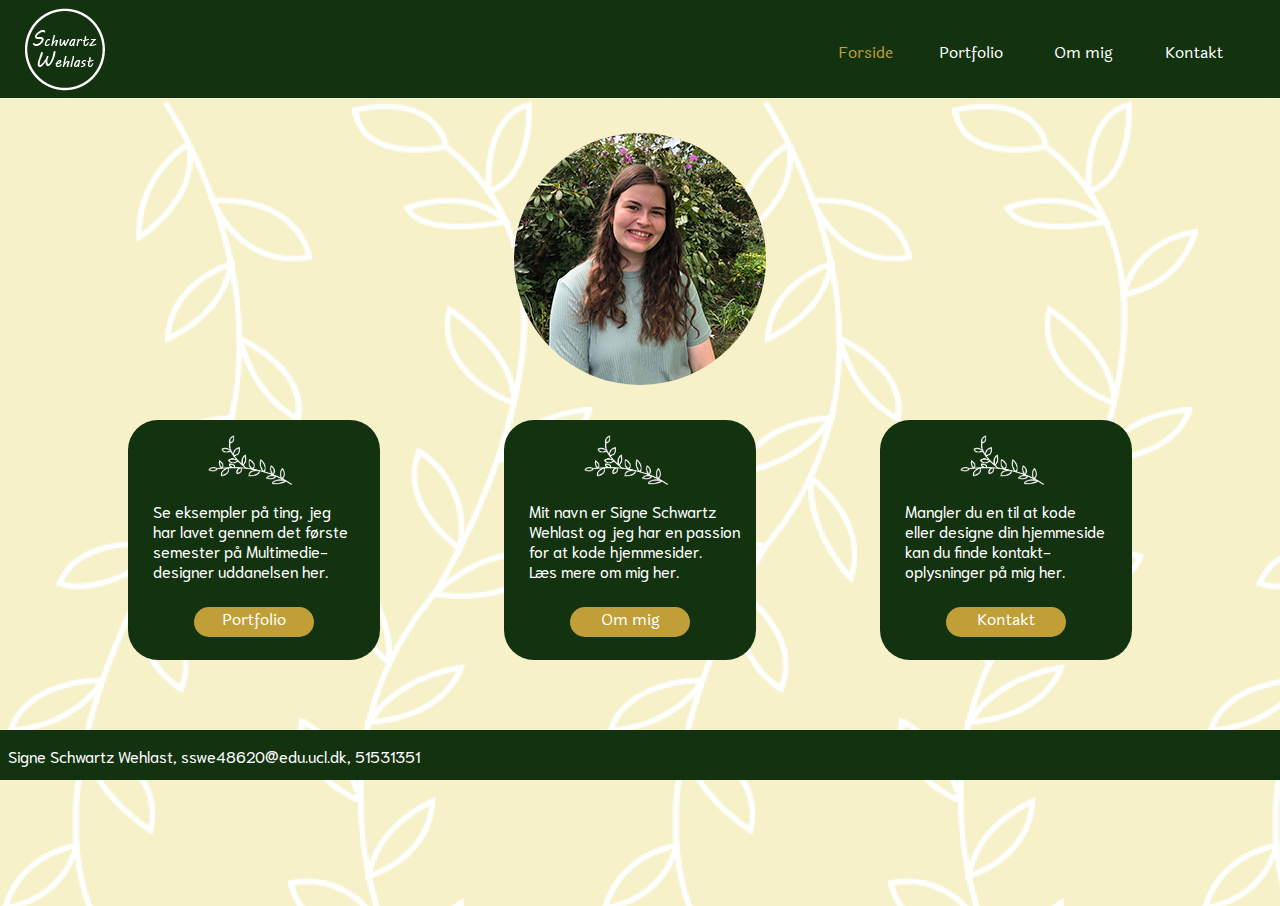
==== commit 00af7a20: "sidste rettelser" ====
--- a/projekt3/index.html
+++ b/projekt3/index.html
@@ -62,7 +62,7 @@
 
     <footer>
         <div class="footer">
-            <p class="paragraf pfooter">Signe Schwartz Wehlast, signesw1@hotmail.com, 51531351</p>
+            <p class="paragraf pfooter">Signe Schwartz Wehlast, sswe48620@edu.ucl.dk, 51531351</p>
         </div>
     </footer>
 
--- a/projekt3/css/style.css
+++ b/projekt3/css/style.css
@@ -431,7 +431,7 @@
         height: 51px;
         width: 87px;
         position: absolute;
-        top: 10px;
+        top: 15px;
         left: 80px;
     }
 
@@ -586,7 +586,7 @@
 
 
 /*Computer versionen!*/
-@media only screen and (min-width: 1024px) {
+@media only screen and (min-width: 1080px) {
 
     /*Computer versionen forsiden*/
     body {
@@ -631,7 +631,7 @@
         height: 50px;
         width: 85px;
         position: absolute;
-        top: 10px;
+        top: 15px;
         left: 80px;
     }
 
@@ -712,7 +712,6 @@
         font-size: 22px;
         line-height: 30px;
         display: inline-block;
-        position: absolute;
         vertical-align: middle;
         width: 333px;
         margin-left: 50px;
